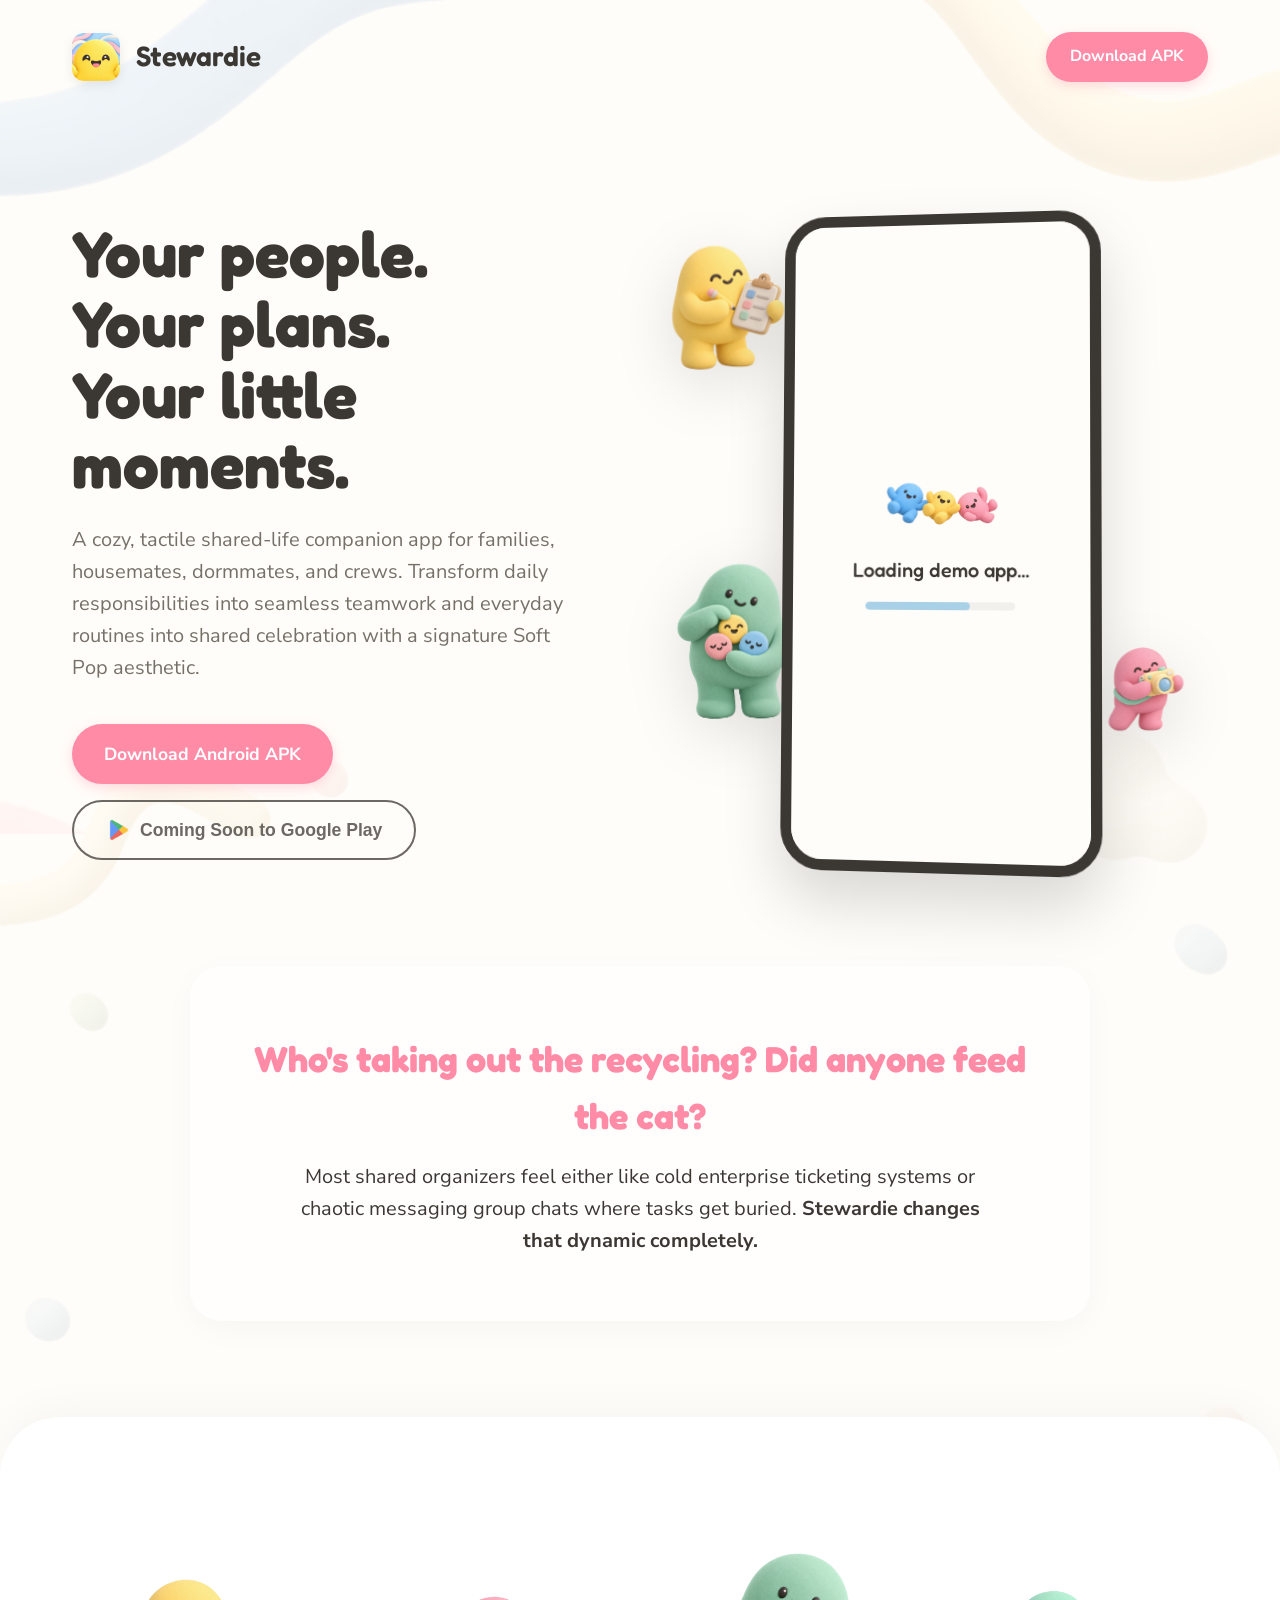
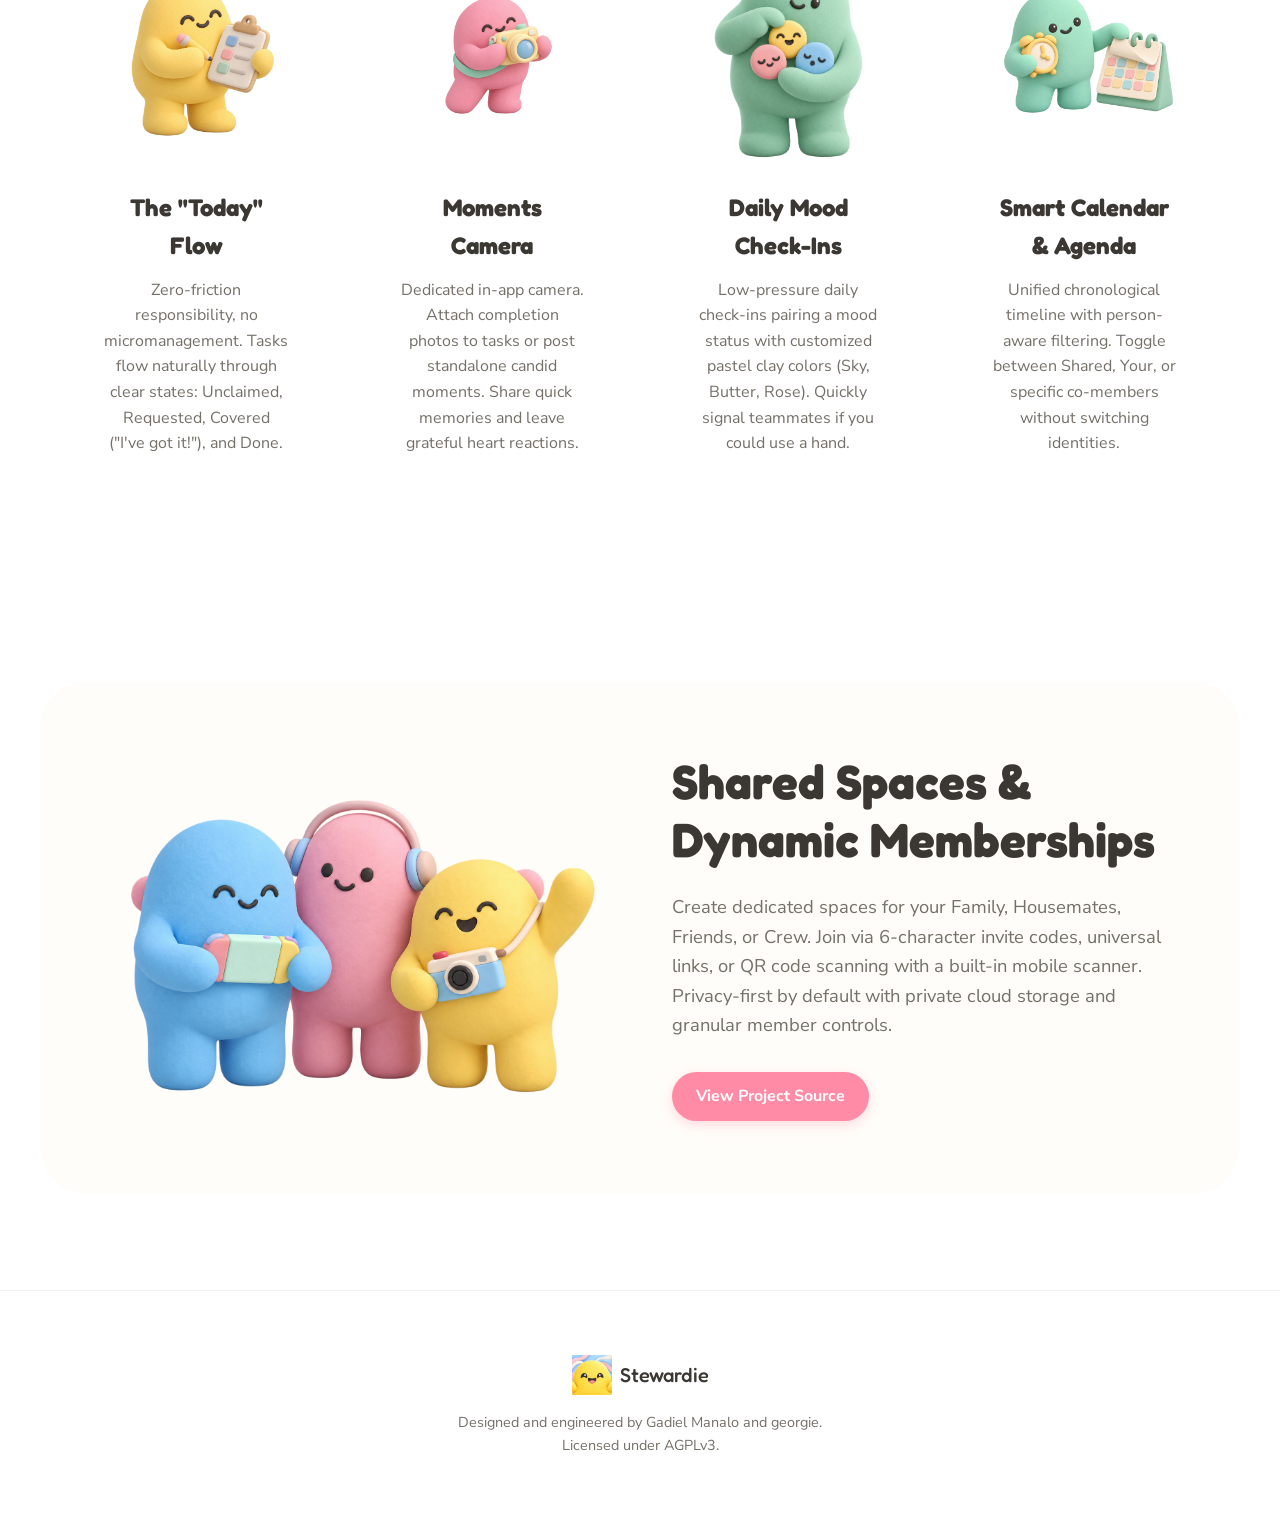
==== stewardie-website/index.html @ b5c016a5 "Add stewardie-website with landing page, assets, and interactive demo" ====
<!DOCTYPE html>
<html lang="en">

<head>
    <meta charset="UTF-8">
    <meta name="viewport" content="width=device-width, initial-scale=1.0">
    <title>Stewardie - Your people. Your plans. Your little moments.</title>
    <link
        href="https://fonts.googleapis.com/css2?family=Fredoka:wght@400;500;600&family=Nunito+Sans:wght@400;600;700&display=swap"
        rel="stylesheet">
    <link rel="stylesheet" href="style.css">
</head>

<body>
    <div class="bg-waves"></div>
    <div class="bg-motifs"></div>

    <header class="header">
        <div class="container">
            <div class="logo">
                <img src="assets/branding/stewardie-icon2.png" alt="Stewardie Logo">
                <span>Stewardie</span>
            </div>
            <a href="https://github.com/manalogadiel/stewardie/releases/latest" class="btn">Download APK</a>
        </div>
    </header>

    <main>
        <section class="hero" id="hero-section">
            <div class="container hero-content">
                <div class="hero-text">
                    <h1>Your people.<br>Your plans.<br>Your little moments.</h1>
                    <p>A cozy, tactile shared-life companion app for families, housemates, dormmates, and crews.
                        Transform daily responsibilities into seamless teamwork and everyday routines into shared
                        celebration with a signature Soft Pop aesthetic.</p>
                    <div class="cta-group">
                        <a href="https://github.com/manalogadiel/stewardie/releases/latest" class="btn btn-large"
                            target="_blank">Download Android APK</a>
                        <button class="btn btn-outline btn-large" disabled
                            style="opacity: 0.75; cursor: not-allowed; display: inline-flex; align-items: center; gap: 10px;">
                            <img src="assets/branding/google-play-store.png" alt="Google Play Store" width="24"
                                height="24" style="object-fit: contain; display: block;">
                            Coming Soon to Google Play
                        </button>
                    </div>
                </div>
                <!-- Interactive Phone Mockup -->
                <div class="hero-app-preview">
                    <div class="phone-mockup">
                        <div id="demo-loader" class="demo-loader">
                            <img src="assets/illustrations/moments-loader-trio.png" alt="Loading Mascot"
                                class="loader-mascot">
                            <p>Loading demo app...</p>
                            <div class="progress-bar-container">
                                <div class="progress-bar-fill" id="demo-progress-fill"></div>
                            </div>
                        </div>
                        <iframe src="app/index.html" frameborder="0" class="app-iframe"
                            allow="camera; microphone; geolocation"></iframe>
                    </div>

                    <!-- Floating elements responding to cursor -->
                    <img src="assets/illustrations/tour-task-helper.png" class="floating-element float-1" alt="Decor 1">
                    <img src="assets/illustrations/tour-moment-camera.png" class="floating-element float-2"
                        alt="Decor 2">
                    <img src="assets/illustrations/tour-mood-checkin.png" class="floating-element float-3"
                        alt="Decor 3">
                </div>
            </div>
        </section>

        <section class="pitch">
            <div class="container">
                <h2>Who's taking out the recycling? Did anyone feed the cat?</h2>
                <p>Most shared organizers feel either like cold enterprise ticketing systems or chaotic messaging group
                    chats where tasks get buried. <strong>Stewardie changes that dynamic completely.</strong></p>
            </div>
        </section>

        <section class="features">
            <div class="container">
                <div class="feature-item">
                    <div class="feature-img-wrapper">
                        <img src="assets/illustrations/tour-task-helper.png" alt="Today Flow">
                    </div>
                    <h3>The "Today" Flow</h3>
                    <p>Zero-friction responsibility, no micromanagement. Tasks flow naturally through clear states:
                        Unclaimed, Requested, Covered ("I've got it!"), and Done.</p>
                </div>
                <div class="feature-item">
                    <div class="feature-img-wrapper">
                        <img src="assets/illustrations/tour-moment-camera.png" alt="Moments">
                    </div>
                    <h3>Moments Camera</h3>
                    <p>Dedicated in-app camera. Attach completion photos to tasks or post standalone candid moments.
                        Share quick memories and leave grateful heart reactions.</p>
                </div>
                <div class="feature-item">
                    <div class="feature-img-wrapper">
                        <img src="assets/illustrations/tour-mood-checkin.png" alt="Moods">
                    </div>
                    <h3>Daily Mood Check-Ins</h3>
                    <p>Low-pressure daily check-ins pairing a mood status with customized pastel clay colors (Sky,
                        Butter, Rose). Quickly signal teammates if you could use a hand.</p>
                </div>
                <div class="feature-item">
                    <div class="feature-img-wrapper">
                        <img src="assets/illustrations/tour-calendar-planner.png" alt="Calendar">
                    </div>
                    <h3>Smart Calendar & Agenda</h3>
                    <p>Unified chronological timeline with person-aware filtering. Toggle between Shared, Your, or
                        specific co-members without switching identities.</p>
                </div>
            </div>
        </section>

        <section class="spaces">
            <div class="container spaces-content">
                <div class="spaces-image">
                    <img src="assets/illustrations/mascot-friends-cutout.png" alt="Friends Mascot">
                </div>
                <div class="spaces-text">
                    <h2>Shared Spaces & Dynamic Memberships</h2>
                    <p>Create dedicated spaces for your Family, Housemates, Friends, or Crew. Join via 6-character
                        invite codes, universal links, or QR code scanning with a built-in mobile scanner. Privacy-first
                        by default with private cloud storage and granular member controls.</p>
                    <a href="https://github.com/manalogadiel/stewardie" class="btn" target="_blank">View Project
                        Source</a>
                </div>
            </div>
        </section>
    </main>

    <footer>
        <div class="container">
            <div class="footer-content">
                <div class="footer-logo">
                    <img src="assets/branding/stewardie-icon.png" alt="Stewardie Icon" width="40">
                    <span>Stewardie</span>
                </div>
                <p>Designed and engineered by Gadiel Manalo and georgie.<br>Licensed under AGPLv3.</p>
            </div>
        </div>
    </footer>

    <script src="script.js"></script>
</body>

</html>
---- stewardie-website/style.css ----
:root {
    --bg-color: #FFFDF9; /* Soft cream background */
    --text-primary: #3B3833;
    --text-secondary: #757068;
    --accent-sky: #A8D1E7;
    --accent-butter: #F9E2AF;
    --accent-rose: #F4B8E4;
    --primary-button: #FF8BA7;
    --primary-button-hover: #FF7092;
}

* {
    margin: 0;
    padding: 0;
    box-sizing: border-box;
}

body {
    font-family: 'Nunito Sans', sans-serif;
    background-color: var(--bg-color);
    color: var(--text-primary);
    line-height: 1.6;
    overflow-x: hidden;
    position: relative;
}

/* Responsive Graphic Backgrounds */
.bg-waves {
    position: absolute;
    top: -5%;
    left: -5%;
    width: 110%;
    height: 110vh;
    background-image: url('assets/illustrations/background-soft-waves.png');
    background-size: cover;
    background-position: top center;
    background-repeat: no-repeat;
    opacity: 0.15;
    z-index: -2;
}

.bg-motifs {
    position: absolute;
    top: 20%;
    left: 0;
    width: 100%;
    height: 150vh;
    background-image: url('assets/illustrations/background-clay-motifs.png');
    background-size: contain;
    background-position: center;
    background-repeat: repeat-y;
    opacity: 0.1;
    z-index: -1;
    animation: drift 60s linear infinite;
}

@keyframes drift {
    from { background-position: 0 0; }
    to { background-position: 0 1000px; }
}

h1, h2, h3, .logo span {
    font-family: 'Fredoka', sans-serif;
}

.container {
    max-width: 1200px;
    margin: 0 auto;
    padding: 0 2rem;
    position: relative;
    z-index: 10;
}

.header {
    padding: 2rem 0;
}

.header .container {
    display: flex;
    justify-content: space-between;
    align-items: center;
}

.logo {
    display: flex;
    align-items: center;
    gap: 1rem;
    font-size: 1.75rem;
    font-weight: 600;
}

.logo img {
    width: 48px;
    height: 48px;
    border-radius: 12px;
    box-shadow: 0 4px 12px rgba(0,0,0,0.08);
}

.btn {
    display: inline-block;
    background-color: var(--primary-button);
    color: white;
    text-decoration: none;
    padding: 0.75rem 1.5rem;
    border-radius: 99px;
    font-weight: 700;
    transition: all 0.3s cubic-bezier(0.175, 0.885, 0.32, 1.275);
    box-shadow: 0 4px 12px rgba(255, 139, 167, 0.3);
}

.btn:hover {
    background-color: var(--primary-button-hover);
    transform: translateY(-3px) scale(1.02);
    box-shadow: 0 8px 20px rgba(255, 139, 167, 0.4);
}

.btn-large {
    padding: 1rem 2rem;
    font-size: 1.1rem;
}

.btn-outline {
    background-color: transparent;
    color: var(--text-primary);
    border: 2px solid var(--text-primary);
    box-shadow: none;
}

.btn-outline:hover {
    background-color: var(--text-primary);
    color: white;
    box-shadow: 0 8px 20px rgba(0,0,0,0.15);
}

.hero {
    padding: 6rem 0;
}

.hero-content {
    display: flex;
    align-items: center;
    gap: 4rem;
}

.hero-text {
    flex: 1;
}

.hero-text h1 {
    font-size: clamp(3rem, 5vw, 4.5rem);
    line-height: 1.1;
    margin-bottom: 1.5rem;
    color: var(--text-primary);
}

.hero-text p {
    font-size: 1.25rem;
    color: var(--text-secondary);
    margin-bottom: 2.5rem;
    max-width: 500px;
}

.cta-group {
    display: flex;
    gap: 1rem;
    flex-wrap: wrap;
}

/* Interactive Phone Mockup */
.hero-app-preview {
    flex: 1;
    display: flex;
    justify-content: center;
    position: relative;
    perspective: 1000px;
}

.phone-mockup {
    width: 320px;
    height: 660px;
    background: #ffffff;
    border-radius: 42px;
    border: 11px solid #3B3833;
    position: relative;
    box-shadow: 0 30px 60px rgba(0,0,0,0.15), inset 0 0 0 4px #e5e5e5;
    overflow: hidden;
    z-index: 10;
    transform: rotateY(-5deg) rotateX(2deg);
    transition: transform 0.5s cubic-bezier(0.175, 0.885, 0.32, 1.275);
}

.phone-mockup:hover {
    transform: rotateY(0deg) rotateX(0deg) translateY(-10px);
}

.phone-notch {
    position: absolute;
    top: 0;
    left: 50%;
    transform: translateX(-50%);
    width: 110px;
    height: 22px;
    background: #3B3833;
    border-bottom-left-radius: 14px;
    border-bottom-right-radius: 14px;
    z-index: 20;
}

.app-iframe {
    width: 100%;
    height: 100%;
    border: none;
    border-radius: 31px;
    background: #FFFDF9; /* fallback background */
}

/* Demo Loader */
.demo-loader {
    position: absolute;
    top: 0;
    left: 0;
    width: 100%;
    height: 100%;
    background-color: var(--bg-color);
    display: flex;
    flex-direction: column;
    align-items: center;
    justify-content: center;
    z-index: 15; /* Above iframe, below notch */
    transition: opacity 0.6s cubic-bezier(0.165, 0.84, 0.44, 1), visibility 0.6s;
    border-radius: 31px;
}

.demo-loader.hidden {
    opacity: 0;
    visibility: hidden;
    pointer-events: none;
}

.loader-mascot {
    width: 120px;
    height: auto;
    margin-bottom: 1.5rem;
    animation: gentle-bounce 2s infinite ease-in-out;
}

.demo-loader p {
    font-family: 'Fredoka', sans-serif;
    color: var(--text-primary);
    font-size: 1.25rem;
    font-weight: 500;
    margin-bottom: 0.5rem;
}

.progress-bar-container {
    width: 150px;
    height: 8px;
    background-color: rgba(0, 0, 0, 0.05);
    border-radius: 4px;
    overflow: hidden;
    margin-top: 8px;
}

.progress-bar-fill {
    width: 0%;
    height: 100%;
    background-color: var(--accent-sky);
    border-radius: 4px;
    transition: width 0.3s ease-out;
}

@keyframes gentle-bounce {
    0%, 100% { transform: translateY(0); }
    50% { transform: translateY(-10px); }
}

/* Floating Elements (Mascots around Phone Mockup) */
.floating-element {
    position: absolute;
    height: auto;
    filter: drop-shadow(0 15px 30px rgba(0,0,0,0.12));
    z-index: 5;
    user-select: none;
    -webkit-user-drag: none;
    pointer-events: auto;
    transition: opacity 0.3s ease;
}

/* Desktop default positioning: subtle overlap with phone bezel (~20px) so mascots peek out visibly */
.float-1 {
    top: 6%;
    left: calc(50% - 285px);
    right: auto;
    width: 145px;
}

.float-2 {
    bottom: 18%;
    left: calc(50% + 140px);
    right: auto;
    width: 130px;
}

.float-3 {
    top: 54%;
    left: calc(50% - 265px);
    right: auto;
    width: 125px;
}

.pitch {
    text-align: center;
    padding: 4rem 2rem;
    background: rgba(255, 255, 255, 0.6);
    backdrop-filter: blur(10px);
    border-radius: 2rem;
    max-width: 900px;
    margin: 0 auto 6rem;
    box-shadow: 0 8px 32px rgba(0,0,0,0.03);
}

.pitch h2 {
    font-size: 2.25rem;
    margin-bottom: 1rem;
    color: var(--primary-button);
}

.pitch p {
    font-size: 1.25rem;
    max-width: 700px;
    margin: 0 auto;
}

.features {
    padding: 6rem 0;
    background-color: white;
    border-top-left-radius: 60px;
    border-top-right-radius: 60px;
    box-shadow: 0 -10px 40px rgba(0,0,0,0.03);
}

.features .container {
    display: grid;
    grid-template-columns: repeat(auto-fit, minmax(220px, 1fr));
    gap: 3rem;
}

.feature-item {
    text-align: center;
    padding: 2rem;
    border-radius: 1.5rem;
    transition: transform 0.3s ease, background 0.3s ease;
}

.feature-item:hover {
    transform: translateY(-10px);
    background: var(--bg-color);
}

.feature-img-wrapper {
    height: 220px;
    display: flex;
    align-items: center;
    justify-content: center;
    margin-bottom: 1.5rem;
}

.feature-item img {
    max-width: 100%;
    max-height: 100%;
    object-fit: contain;
    transition: transform 0.3s ease;
}

.feature-item:hover img {
    transform: scale(1.05);
}

.feature-item h3 {
    font-size: 1.5rem;
    margin-bottom: 0.75rem;
}

.feature-item p {
    color: var(--text-secondary);
}

.spaces {
    padding: 6rem 0;
    background-color: white;
}

.spaces-content {
    display: flex;
    align-items: center;
    gap: 4rem;
    background: var(--bg-color);
    padding: 4rem;
    border-radius: 3rem;
}

.spaces-image {
    flex: 1;
}

.spaces-image img {
    max-width: 100%;
    animation: float 8s ease-in-out infinite reverse;
}

.spaces-text {
    flex: 1;
}

.spaces-text h2 {
    font-size: 3rem;
    margin-bottom: 1.5rem;
    line-height: 1.2;
}

.spaces-text p {
    font-size: 1.15rem;
    color: var(--text-secondary);
    margin-bottom: 2rem;
}

footer {
    text-align: center;
    padding: 4rem 0;
    background-color: white;
    color: var(--text-secondary);
    font-size: 0.9rem;
    border-top: 1px solid rgba(0,0,0,0.05);
}

.footer-content {
    display: flex;
    flex-direction: column;
    align-items: center;
    gap: 1rem;
}

.footer-logo {
    display: flex;
    align-items: center;
    gap: 0.5rem;
    font-family: 'Fredoka', sans-serif;
    font-size: 1.25rem;
    font-weight: 500;
    color: var(--text-primary);
}

/* Responsive adjustments */
@media (max-width: 1100px) {
    /* Slightly tighter mascot layout for laptops / medium desktops */
    .float-1 {
        top: 6%;
        left: calc(50% - 250px);
        width: 125px;
    }
    .float-2 {
        bottom: 18%;
        left: calc(50% + 125px);
        width: 115px;
    }
    .float-3 {
        top: 54%;
        left: calc(50% - 235px);
        width: 110px;
    }
}

@media (max-width: 900px) {
    .spaces-content {
        flex-direction: column;
        text-align: center;
        padding: 2rem;
    }
    .hero-content {
        flex-direction: column-reverse;
        text-align: center;
        gap: 2.5rem;
    }
    .hero-text p {
        margin: 0 auto 2.5rem;
    }
    .cta-group {
        justify-content: center;
    }
    .hero-text h1 {
        font-size: 3.25rem;
    }
    .hero-app-preview {
        padding: 1.5rem 0;
    }
    /* Mascots centered around phone device */
    .float-1 {
        top: 5%;
        left: calc(50% - 240px);
        width: 120px;
    }
    .float-2 {
        bottom: 16%;
        left: calc(50% + 120px);
        width: 110px;
    }
    .float-3 {
        top: 55%;
        left: calc(50% - 225px);
        width: 105px;
    }
}

@media (max-width: 768px) {
    .hero-content {
        gap: 2rem;
    }
    .hero-text h1 {
        font-size: 3rem;
    }
}

@media (max-width: 600px) {
    .float-1 {
        top: 4%;
        left: calc(50% - 210px);
        width: 100px;
    }
    .float-2 {
        bottom: 14%;
        left: calc(50% + 110px);
        width: 95px;
    }
    .float-3 {
        top: 54%;
        left: calc(50% - 200px);
        width: 90px;
    }
}

@media (max-width: 480px) {
    header .container {
        padding: 0 1rem;
    }
    header .btn {
        padding: 0.6rem 1rem;
        font-size: 0.9rem;
        white-space: nowrap; /* Prevent 2 lines */
    }
    .logo span {
        font-size: 1.5rem;
    }
    .logo img {
        width: 36px;
        height: 36px;
    }
    .logo {
        gap: 0.5rem;
    }

    /* Mobile app preview & mascots:
       Position mascots so they peek playfully around the phone corners/edges
       without being cut off by the mobile screen boundaries or covering the demo app */
    .hero-app-preview {
        padding: 3rem 0;
        margin: 0.5rem 0;
    }
    .phone-mockup {
        width: 300px;
        max-width: 85vw;
        height: 620px;
        max-height: 78vh;
        border-radius: 38px;
        border: 10px solid #3B3833;
        transform: none !important;
        box-shadow: 0 20px 40px rgba(0,0,0,0.12), inset 0 0 0 4px #e5e5e5;
    }
    .phone-mockup:hover {
        transform: none !important;
    }
    .app-iframe, .demo-loader {
        border-radius: 28px;
    }
    .phone-notch {
        width: 100px;
        height: 20px;
    }
    .float-1 {
        top: -24px;
        left: calc(50% - 130px);
        right: auto;
        width: 80px;
        z-index: 5;
    }
    .float-2 {
        bottom: -22px;
        right: calc(50% - 130px);
        left: auto;
        width: 80px;
        z-index: 5;
    }
    .float-3 {
        top: auto;
        bottom: -20px;
        left: calc(50% - 130px);
        right: auto;
        width: 75px;
        z-index: 5;
    }
}

@media (max-width: 360px) {
    .phone-mockup {
        width: 280px;
        max-width: 84vw;
        height: 580px;
    }
    .float-1 {
        top: -20px;
        left: calc(50% - 115px);
        width: 70px;
    }
    .float-2 {
        bottom: -18px;
        right: calc(50% - 115px);
        width: 70px;
    }
    .float-3 {
        bottom: -16px;
        left: calc(50% - 115px);
        width: 65px;
    }
}
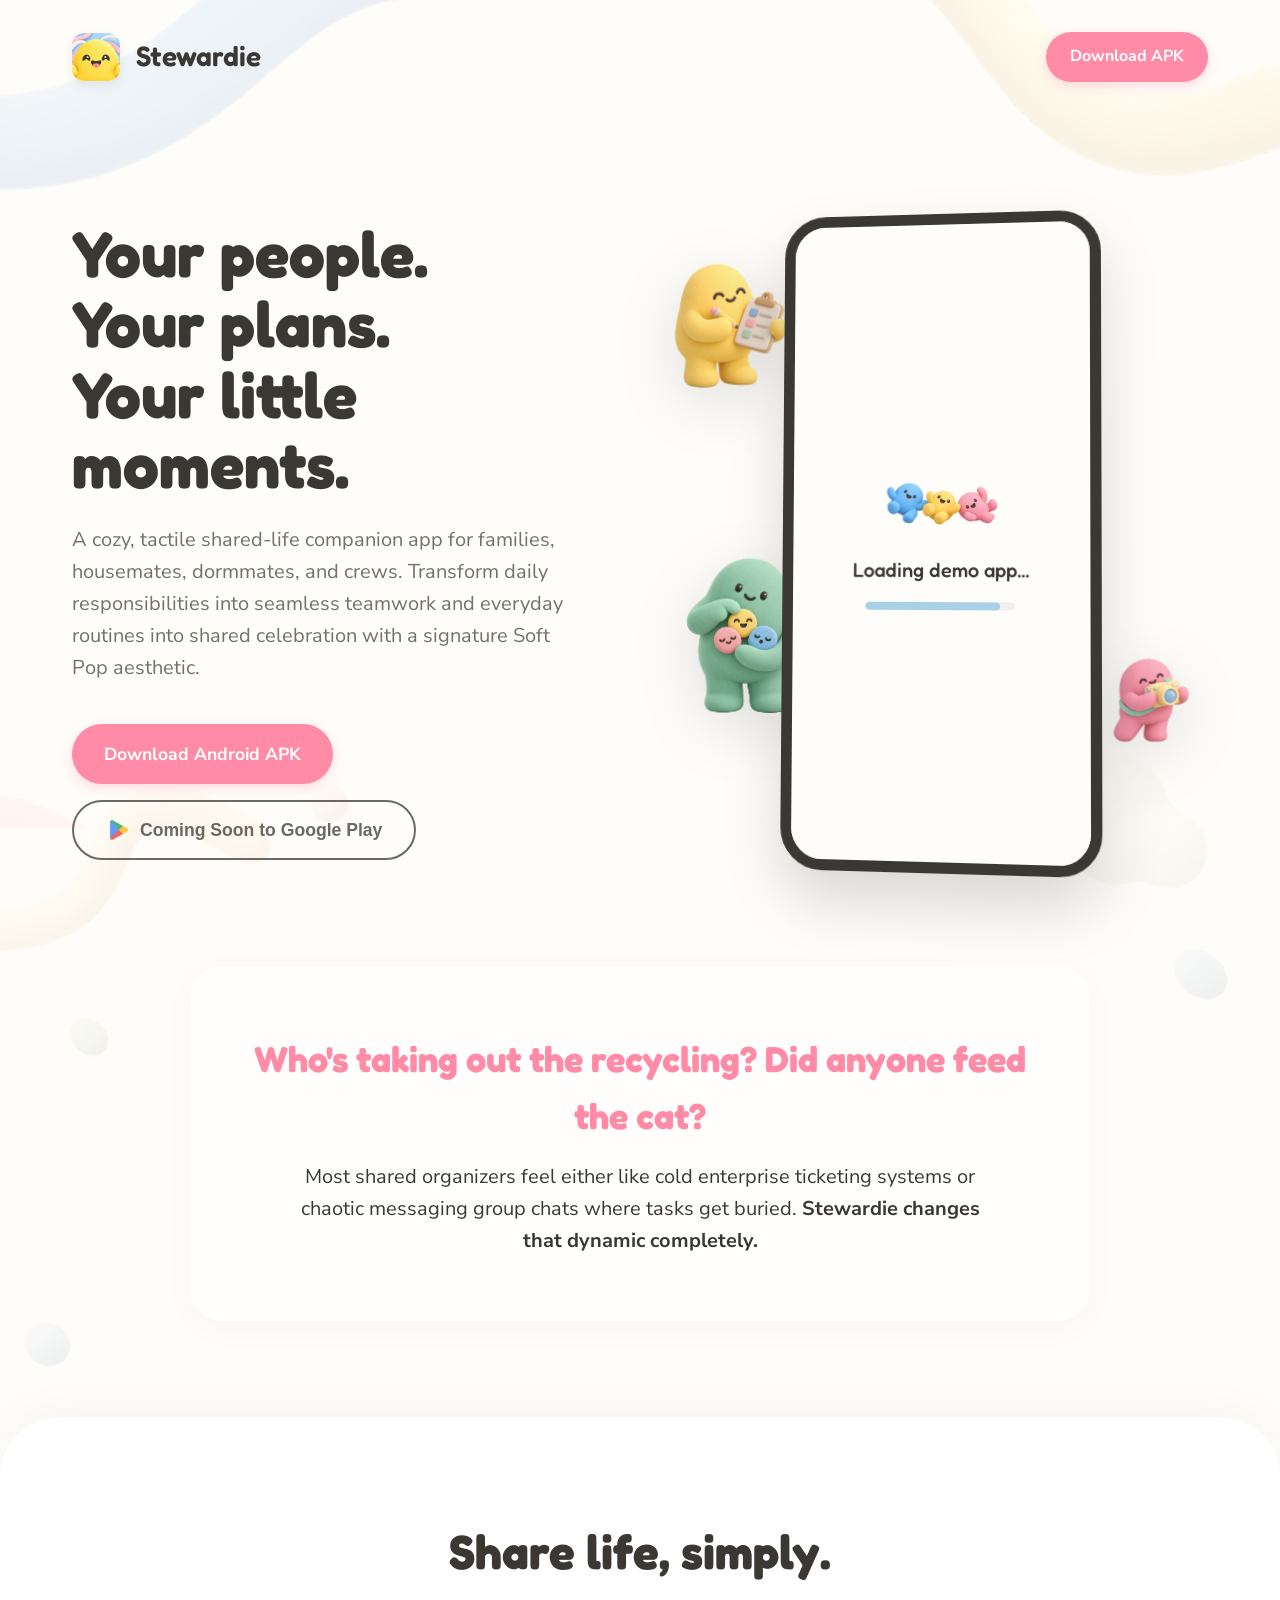
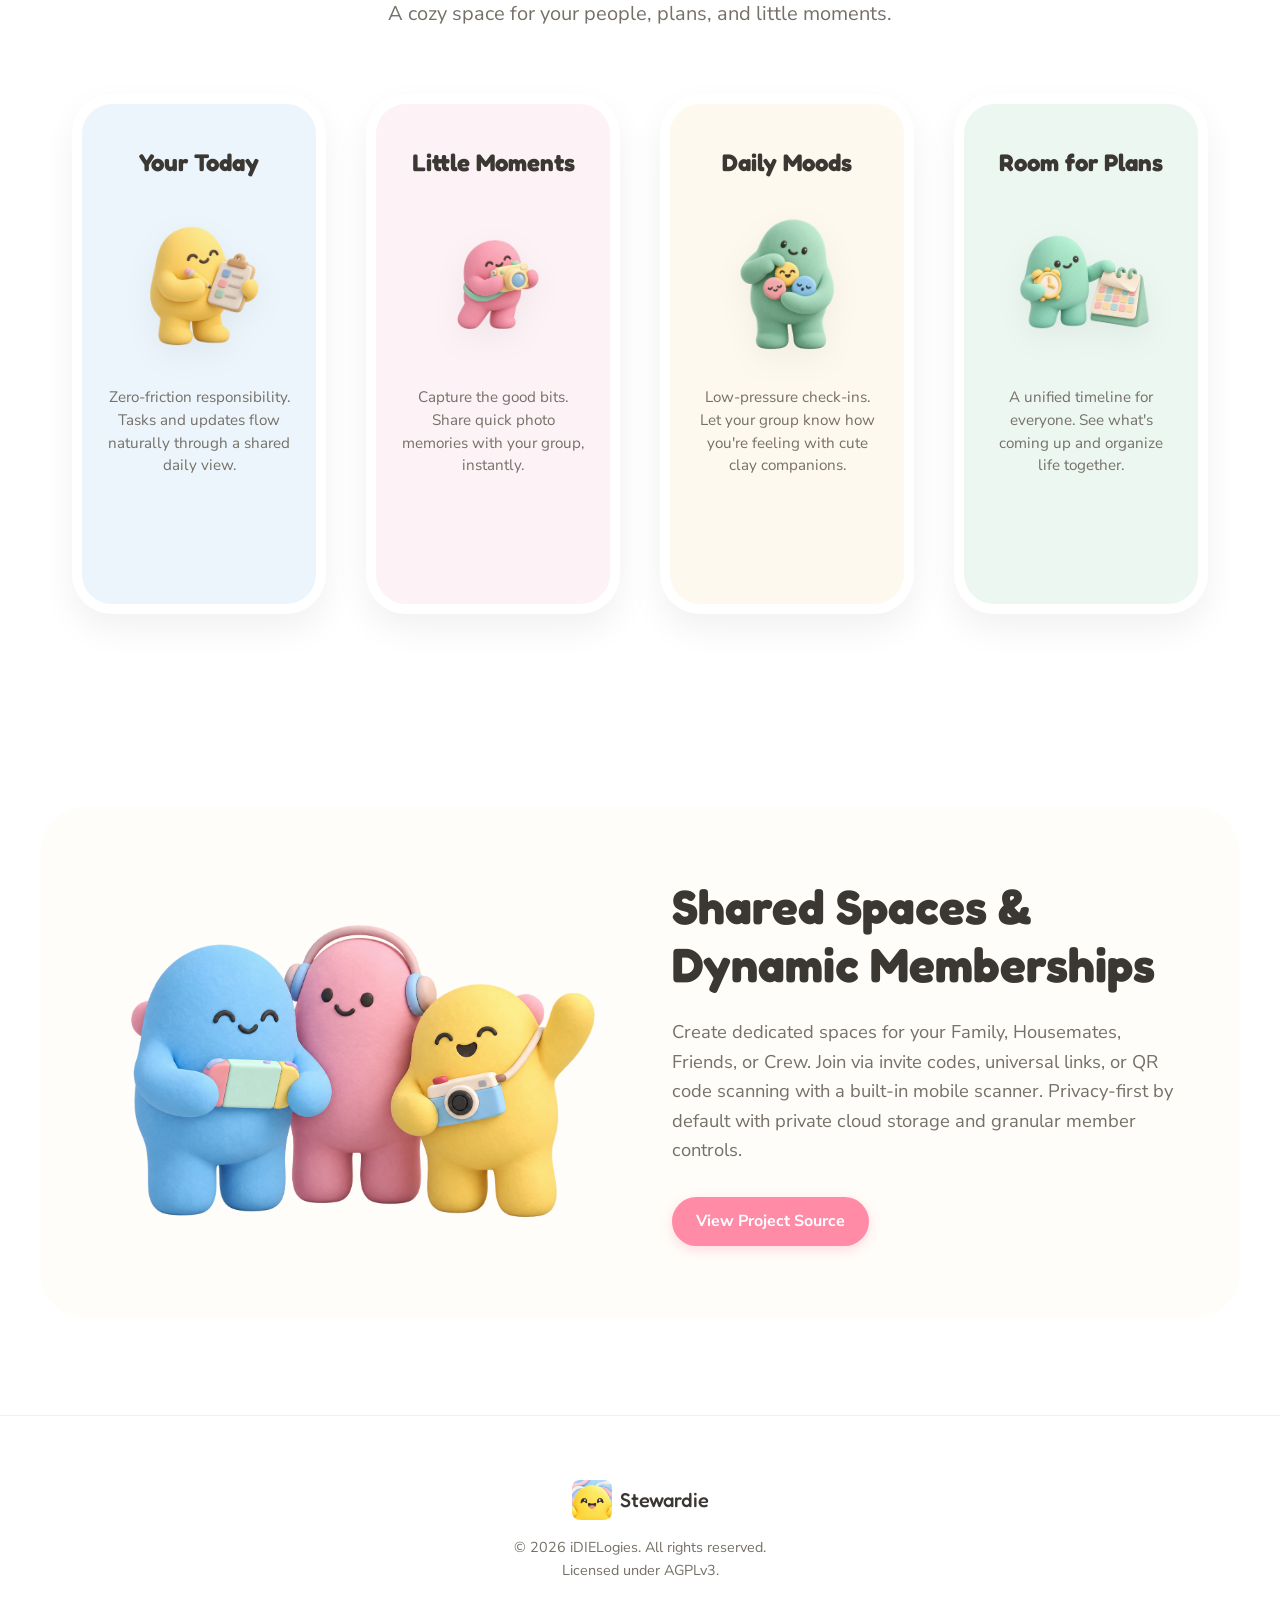
==== commit f0b3d3ed: "feat: add landing page website and assets for stewardie app" ====
--- a/stewardie-website/index.html
+++ b/stewardie-website/index.html
@@ -79,37 +79,58 @@
 
         <section class="features">
             <div class="container">
-                <div class="feature-item">
-                    <div class="feature-img-wrapper">
-                        <img src="assets/illustrations/tour-task-helper.png" alt="Today Flow">
+                <div class="features-header">
+                    <h2>Share life, simply.</h2>
+                    <p>A cozy space for your people, plans, and little moments.</p>
+                </div>
+                <div class="features-grid">
+                    <div class="phone-card bg-sky">
+                        <img src="assets/screenshots/today-flow-ui.png?v=2" alt="Today Flow UI" class="full-screen-ui">
+                        <div class="phone-content">
+                            <h3>Your Today</h3>
+                            <div class="mascot-wrapper">
+                                <img src="assets/illustrations/tour-task-helper.png" alt="Today Flow"
+                                    class="feature-mascot">
+                            </div>
+                            <p>Zero-friction responsibility. Tasks and updates flow naturally through a shared daily
+                                view.</p>
+                        </div>
                     </div>
-                    <h3>The "Today" Flow</h3>
-                    <p>Zero-friction responsibility, no micromanagement. Tasks flow naturally through clear states:
-                        Unclaimed, Requested, Covered ("I've got it!"), and Done.</p>
-                </div>
-                <div class="feature-item">
-                    <div class="feature-img-wrapper">
-                        <img src="assets/illustrations/tour-moment-camera.png" alt="Moments">
+                    <div class="phone-card bg-rose">
+                        <img src="assets/screenshots/moments-camera-ui.png?v=2" alt="Moments UI" class="full-screen-ui">
+                        <div class="phone-content">
+                            <h3>Little Moments</h3>
+                            <div class="mascot-wrapper">
+                                <img src="assets/illustrations/tour-moment-camera.png" alt="Moments"
+                                    class="feature-mascot">
+                            </div>
+                            <p>Capture the good bits. Share quick photo memories with your group, instantly.</p>
+                        </div>
                     </div>
-                    <h3>Moments Camera</h3>
-                    <p>Dedicated in-app camera. Attach completion photos to tasks or post standalone candid moments.
-                        Share quick memories and leave grateful heart reactions.</p>
-                </div>
-                <div class="feature-item">
-                    <div class="feature-img-wrapper">
-                        <img src="assets/illustrations/tour-mood-checkin.png" alt="Moods">
+                    <div class="phone-card bg-butter">
+                        <img src="assets/screenshots/mood-checkin-ui.png?v=2" alt="Moods UI" class="full-screen-ui">
+                        <div class="phone-content">
+                            <h3>Daily Moods</h3>
+                            <div class="mascot-wrapper">
+                                <img src="assets/illustrations/tour-mood-checkin.png" alt="Moods"
+                                    class="feature-mascot">
+                            </div>
+                            <p>Low-pressure check-ins. Let your group know how you're feeling with cute clay companions.
+                            </p>
+                        </div>
                     </div>
-                    <h3>Daily Mood Check-Ins</h3>
-                    <p>Low-pressure daily check-ins pairing a mood status with customized pastel clay colors (Sky,
-                        Butter, Rose). Quickly signal teammates if you could use a hand.</p>
-                </div>
-                <div class="feature-item">
-                    <div class="feature-img-wrapper">
-                        <img src="assets/illustrations/tour-calendar-planner.png" alt="Calendar">
+                    <div class="phone-card bg-mint">
+                        <img src="assets/screenshots/smart-calendar-ui.png?v=2" alt="Calendar UI"
+                            class="full-screen-ui">
+                        <div class="phone-content">
+                            <h3>Room for Plans</h3>
+                            <div class="mascot-wrapper">
+                                <img src="assets/illustrations/tour-calendar-planner.png" alt="Calendar"
+                                    class="feature-mascot">
+                            </div>
+                            <p>A unified timeline for everyone. See what's coming up and organize life together.</p>
+                        </div>
                     </div>
-                    <h3>Smart Calendar & Agenda</h3>
-                    <p>Unified chronological timeline with person-aware filtering. Toggle between Shared, Your, or
-                        specific co-members without switching identities.</p>
                 </div>
             </div>
         </section>
@@ -121,7 +142,7 @@
                 </div>
                 <div class="spaces-text">
                     <h2>Shared Spaces & Dynamic Memberships</h2>
-                    <p>Create dedicated spaces for your Family, Housemates, Friends, or Crew. Join via 6-character
+                    <p>Create dedicated spaces for your Family, Housemates, Friends, or Crew. Join via
                         invite codes, universal links, or QR code scanning with a built-in mobile scanner. Privacy-first
                         by default with private cloud storage and granular member controls.</p>
                     <a href="https://github.com/manalogadiel/stewardie" class="btn" target="_blank">View Project
@@ -135,10 +156,10 @@
         <div class="container">
             <div class="footer-content">
                 <div class="footer-logo">
-                    <img src="assets/branding/stewardie-icon.png" alt="Stewardie Icon" width="40">
+                    <img src="assets/branding/stewardie-icon2.png" alt="Stewardie Icon" width="40">
                     <span>Stewardie</span>
                 </div>
-                <p>Designed and engineered by Gadiel Manalo and georgie.<br>Licensed under AGPLv3.</p>
+                <p>© 2026 iDIELogies. All rights reserved.<br>Licensed under AGPLv3.</p>
             </div>
         </div>
     </footer>
--- a/stewardie-website/style.css
+++ b/stewardie-website/style.css
@@ -339,50 +339,122 @@
     box-shadow: 0 -10px 40px rgba(0,0,0,0.03);
 }
 
-.features .container {
+.features-header {
+    text-align: center;
+    margin-bottom: 4rem;
+}
+
+.features-header h2 {
+    font-size: 3rem;
+    margin-bottom: 0.5rem;
+    color: var(--text-primary);
+}
+
+.features-header p {
+    font-size: 1.25rem;
+    color: var(--text-secondary);
+}
+
+.features-grid {
     display: grid;
     grid-template-columns: repeat(auto-fit, minmax(220px, 1fr));
-    gap: 3rem;
-}
-
-.feature-item {
+    gap: 2.5rem;
+}
+
+.phone-card {
+    position: relative;
+    border-radius: 40px;
+    padding: 0; /* Padding moved to phone-content */
+    display: flex;
+    flex-direction: column;
+    box-shadow: 0 15px 35px rgba(0,0,0,0.06);
+    border: 10px solid #ffffff;
+    height: 520px; /* Taller height for a phone aspect ratio */
+    overflow: hidden; /* Clips the screenshot to the rounded phone frame */
+    transition: transform 0.3s ease, background-color 0.3s ease;
+}
+
+.phone-content {
+    position: relative;
+    z-index: 1;
+    padding: 2.5rem 1.5rem;
+    height: 100%;
+    display: flex;
+    flex-direction: column;
+    align-items: center;
     text-align: center;
-    padding: 2rem;
-    border-radius: 1.5rem;
-    transition: transform 0.3s ease, background 0.3s ease;
-}
-
-.feature-item:hover {
-    transform: translateY(-10px);
-    background: var(--bg-color);
-}
-
-.feature-img-wrapper {
-    height: 220px;
+    transition: opacity 0.3s ease;
+}
+
+.full-screen-ui {
+    position: absolute;
+    top: 0;
+    left: 0;
+    width: 100%;
+    height: 100%;
+    object-fit: cover;
+    object-position: top; /* Ensures the top of the app is always visible */
+    border-radius: 30px; /* Matches 40px outer radius minus 10px border */
+    opacity: 0;
+    z-index: 0;
+    transition: opacity 0.4s ease;
+}
+
+.phone-card:hover {
+    transform: translateY(-8px);
+}
+
+.phone-card:hover .phone-content {
+    opacity: 0;
+}
+
+.phone-card:hover .full-screen-ui {
+    opacity: 1;
+}
+
+.phone-card.bg-sky { background-color: #EBF5FB; }
+.phone-card.bg-rose { background-color: #FDF2F6; }
+.phone-card.bg-butter { background-color: #FEF9EF; }
+.phone-card.bg-mint { background-color: #EDF7F2; }
+
+/* Deepen background slightly on hover to blend nicely behind the UI if there are gaps */
+.phone-card.bg-sky:hover { background-color: #DFEDF7; }
+.phone-card.bg-rose:hover { background-color: #F8E3EC; }
+.phone-card.bg-butter:hover { background-color: #F8EFDE; }
+.phone-card.bg-mint:hover { background-color: #E2F2E9; }
+
+.phone-card h3 {
+    font-size: 1.5rem;
+    margin-bottom: 0.5rem;
+    color: var(--text-primary);
+}
+
+.phone-card p {
+    color: var(--text-secondary);
+    font-size: 0.95rem;
+    line-height: 1.5;
+}
+
+.mascot-wrapper {
+    position: relative;
+    width: 140px;
+    height: 140px;
+    margin: 1.5rem 0 2rem;
     display: flex;
     align-items: center;
     justify-content: center;
-    margin-bottom: 1.5rem;
-}
-
-.feature-item img {
-    max-width: 100%;
-    max-height: 100%;
+}
+
+.feature-mascot {
+    width: 100%;
+    height: 100%;
     object-fit: contain;
+    filter: drop-shadow(0 10px 15px rgba(0,0,0,0.05));
     transition: transform 0.3s ease;
 }
 
-.feature-item:hover img {
+.phone-card:hover .feature-mascot {
     transform: scale(1.05);
-}
-
-.feature-item h3 {
-    font-size: 1.5rem;
-    margin-bottom: 0.75rem;
-}
-
-.feature-item p {
-    color: var(--text-secondary);
 }
 
 .spaces {
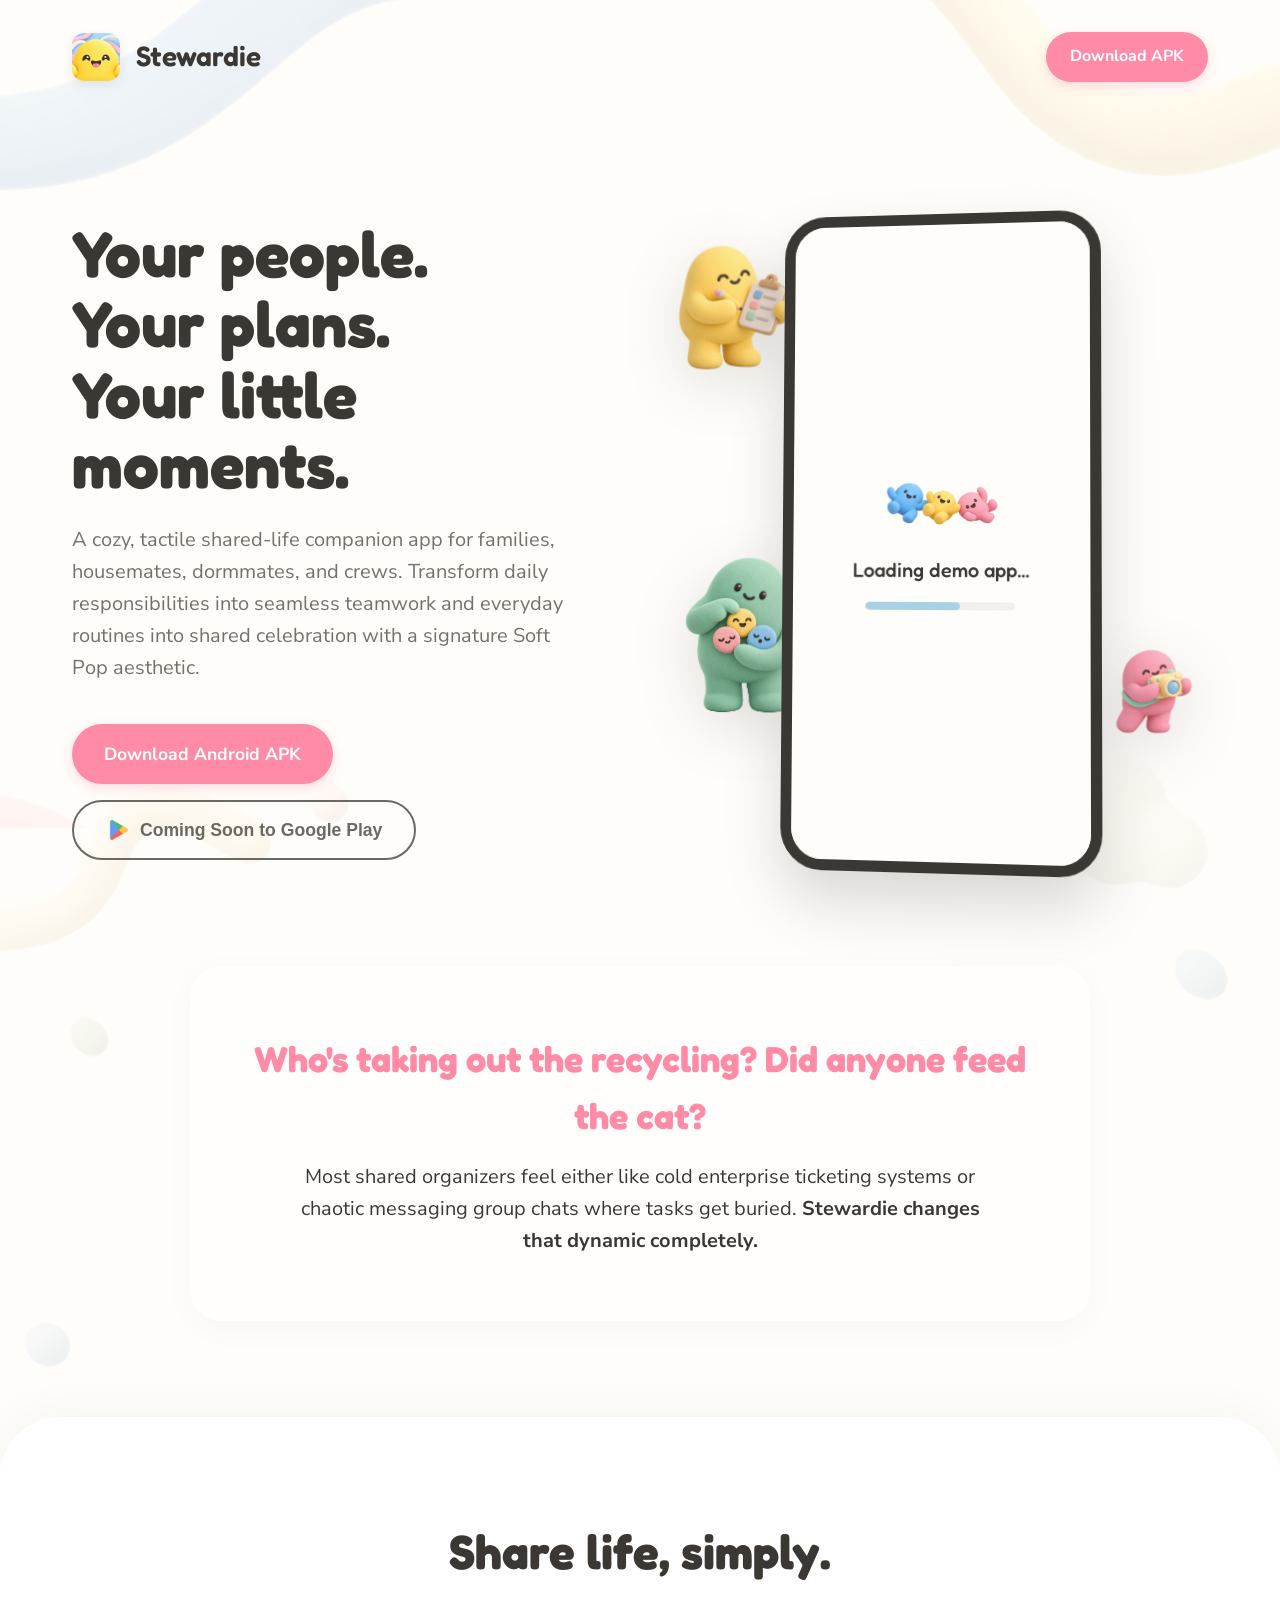
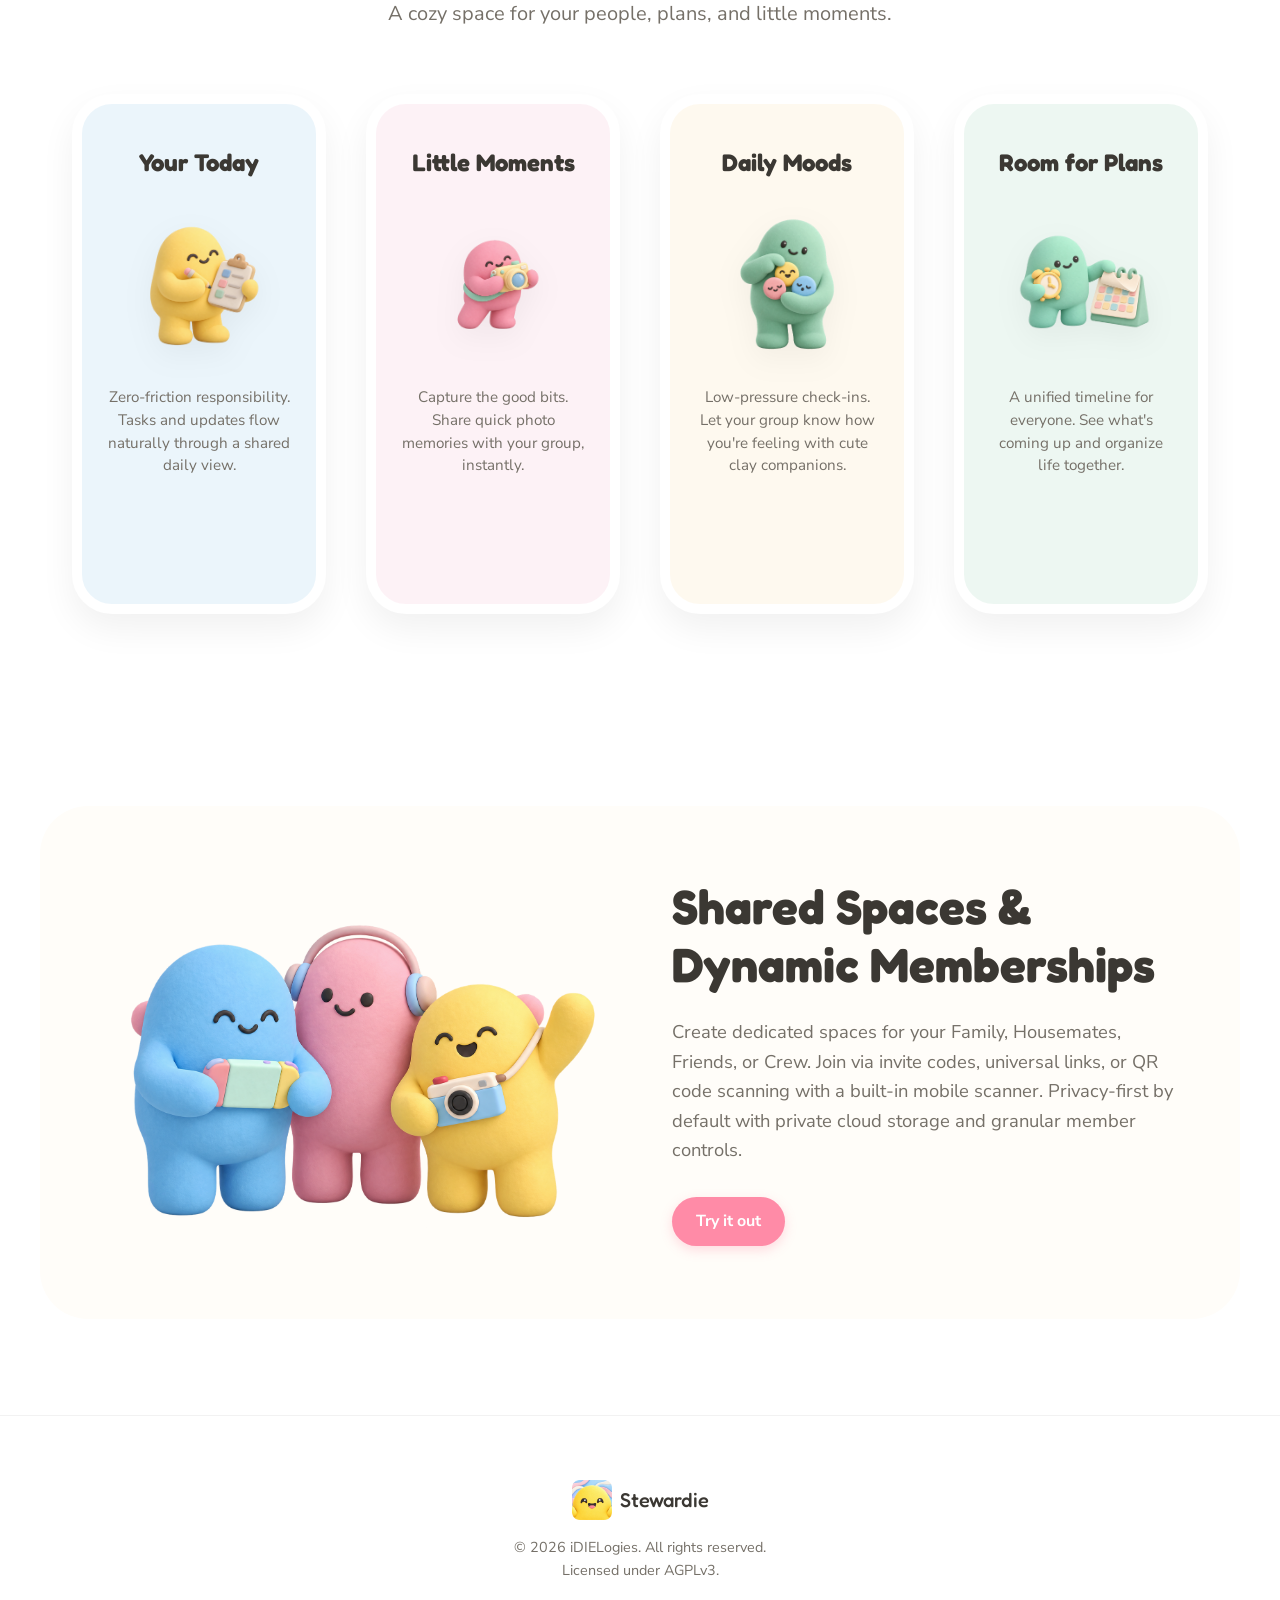
==== commit 78bec883: "feat: add landing page HTML, JavaScript, and CSS files for Stewardie website" ====
--- a/stewardie-website/index.html
+++ b/stewardie-website/index.html
@@ -145,8 +145,7 @@
                     <p>Create dedicated spaces for your Family, Housemates, Friends, or Crew. Join via
                         invite codes, universal links, or QR code scanning with a built-in mobile scanner. Privacy-first
                         by default with private cloud storage and granular member controls.</p>
-                    <a href="https://github.com/manalogadiel/stewardie" class="btn" target="_blank">View Project
-                        Source</a>
+                    <a href="#hero-section" class="btn">Try it out</a>
                 </div>
             </div>
         </section>
@@ -164,7 +163,7 @@
         </div>
     </footer>
 
-    <script src="script.js"></script>
+    <script src="script.js?v=2"></script>
 </body>
 
 </html>
--- a/stewardie-website/style.css
+++ b/stewardie-website/style.css
@@ -14,6 +14,8 @@
     padding: 0;
     box-sizing: border-box;
 }
+
+
 
 body {
     font-family: 'Nunito Sans', sans-serif;
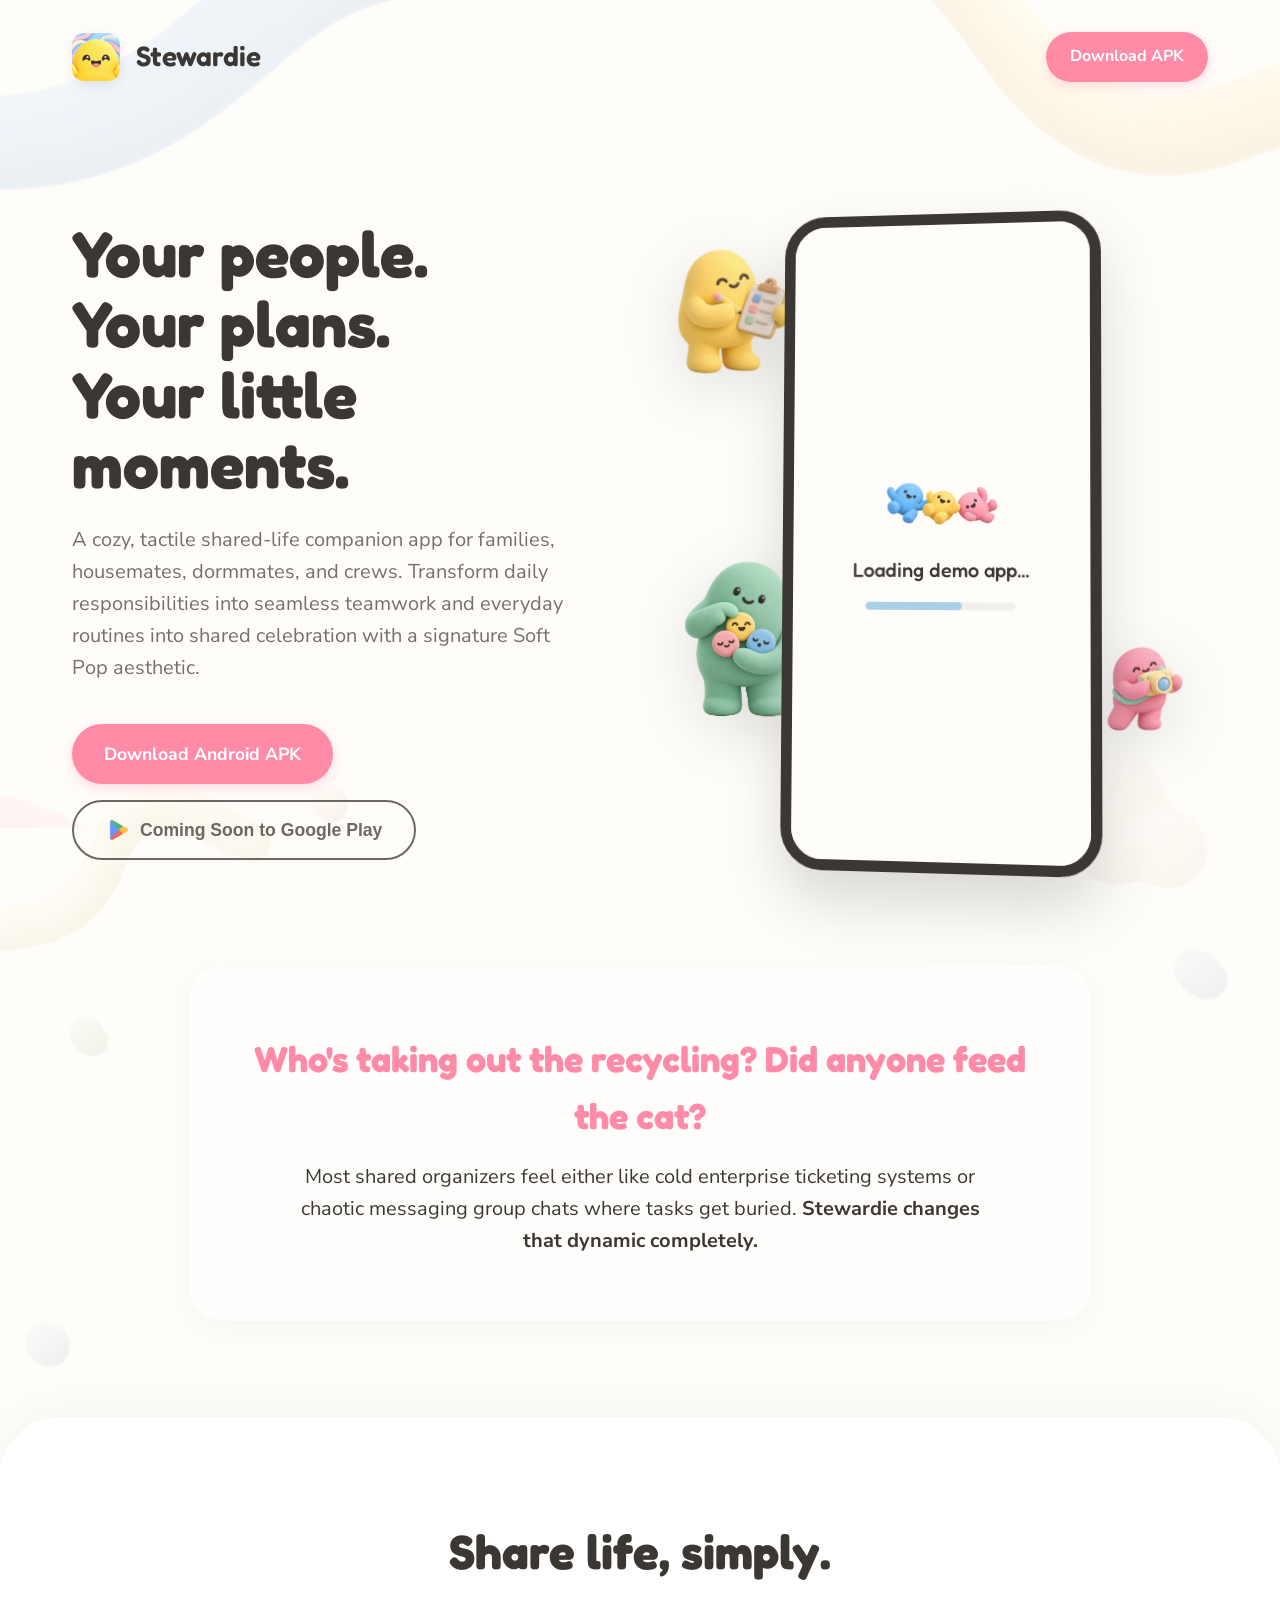
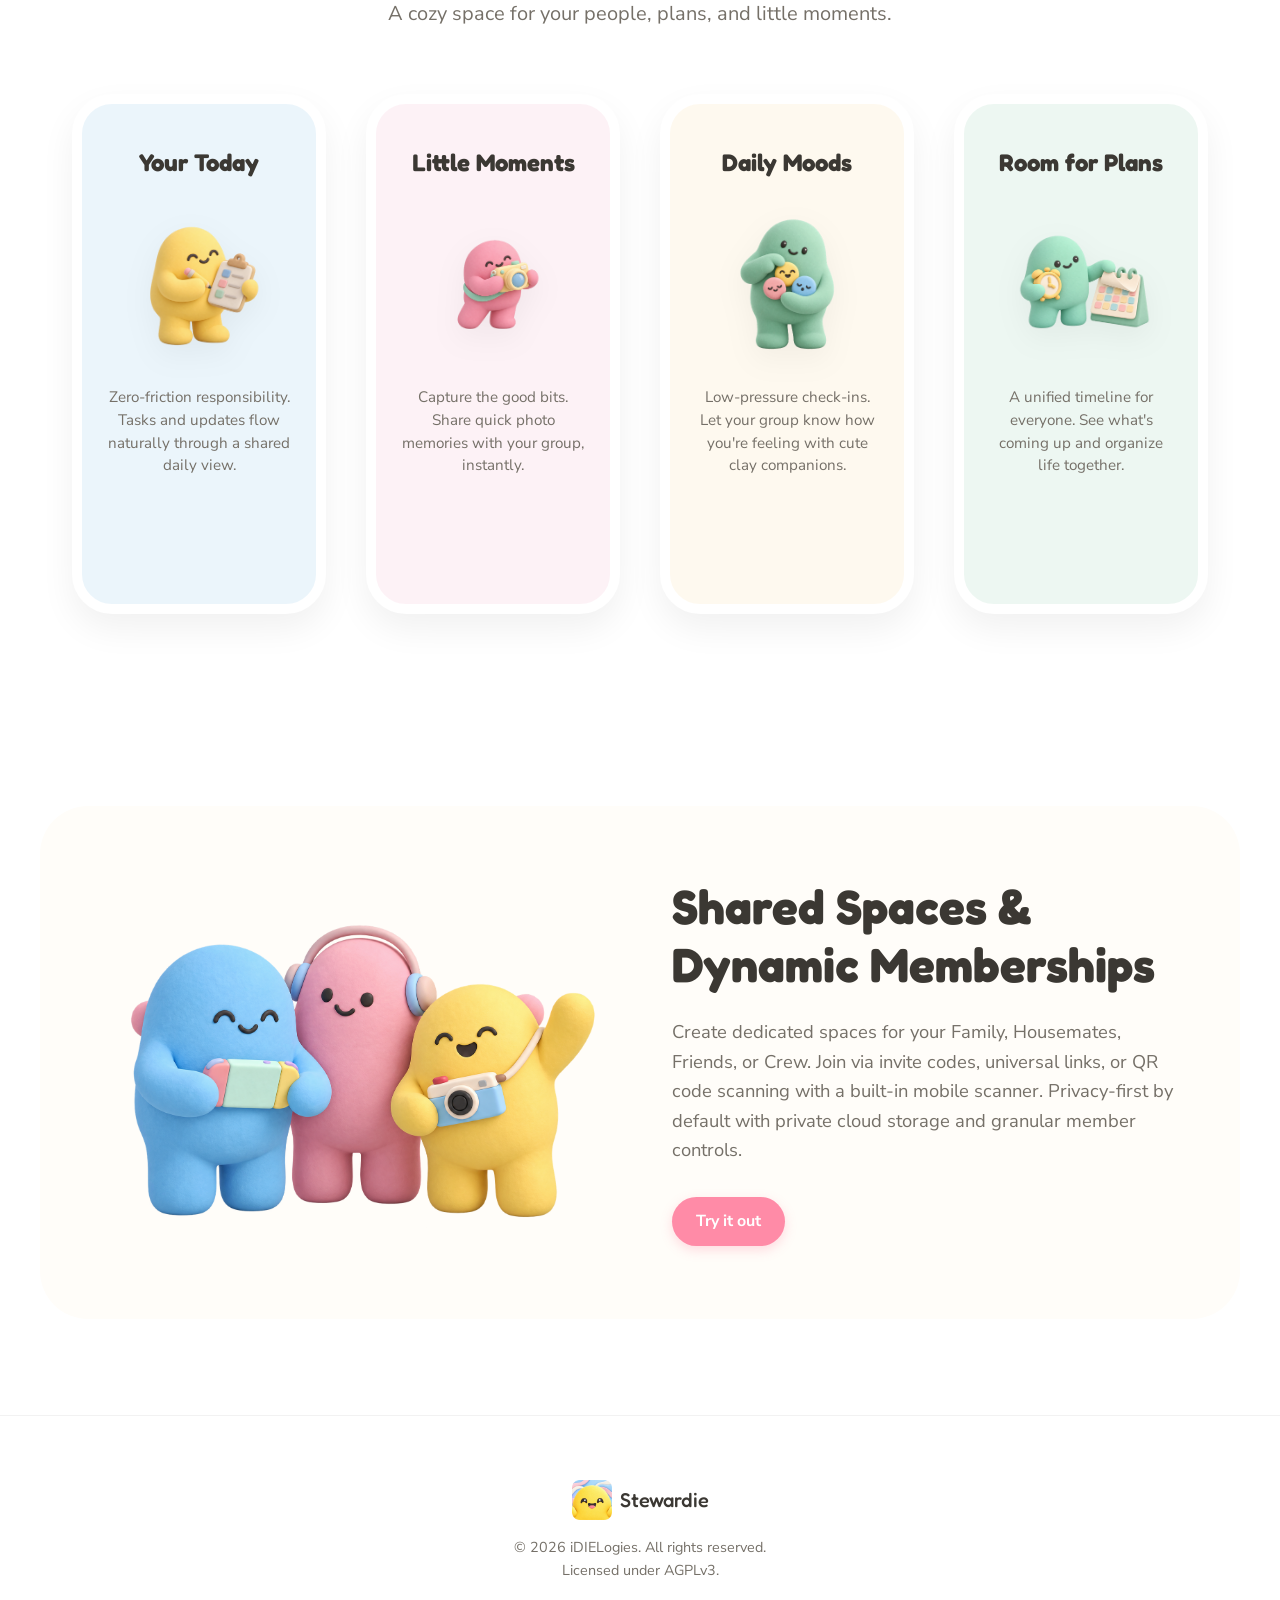
==== commit 47b2bd46: "feat: add landing page index.html with interactive preview and features section" ====
--- a/stewardie-website/index.html
+++ b/stewardie-website/index.html
@@ -5,6 +5,7 @@
     <meta charset="UTF-8">
     <meta name="viewport" content="width=device-width, initial-scale=1.0">
     <title>Stewardie - Your people. Your plans. Your little moments.</title>
+    <link rel="icon" type="image/png" href="assets/branding/stewardie-icon2.png">
     <link
         href="https://fonts.googleapis.com/css2?family=Fredoka:wght@400;500;600&family=Nunito+Sans:wght@400;600;700&display=swap"
         rel="stylesheet">
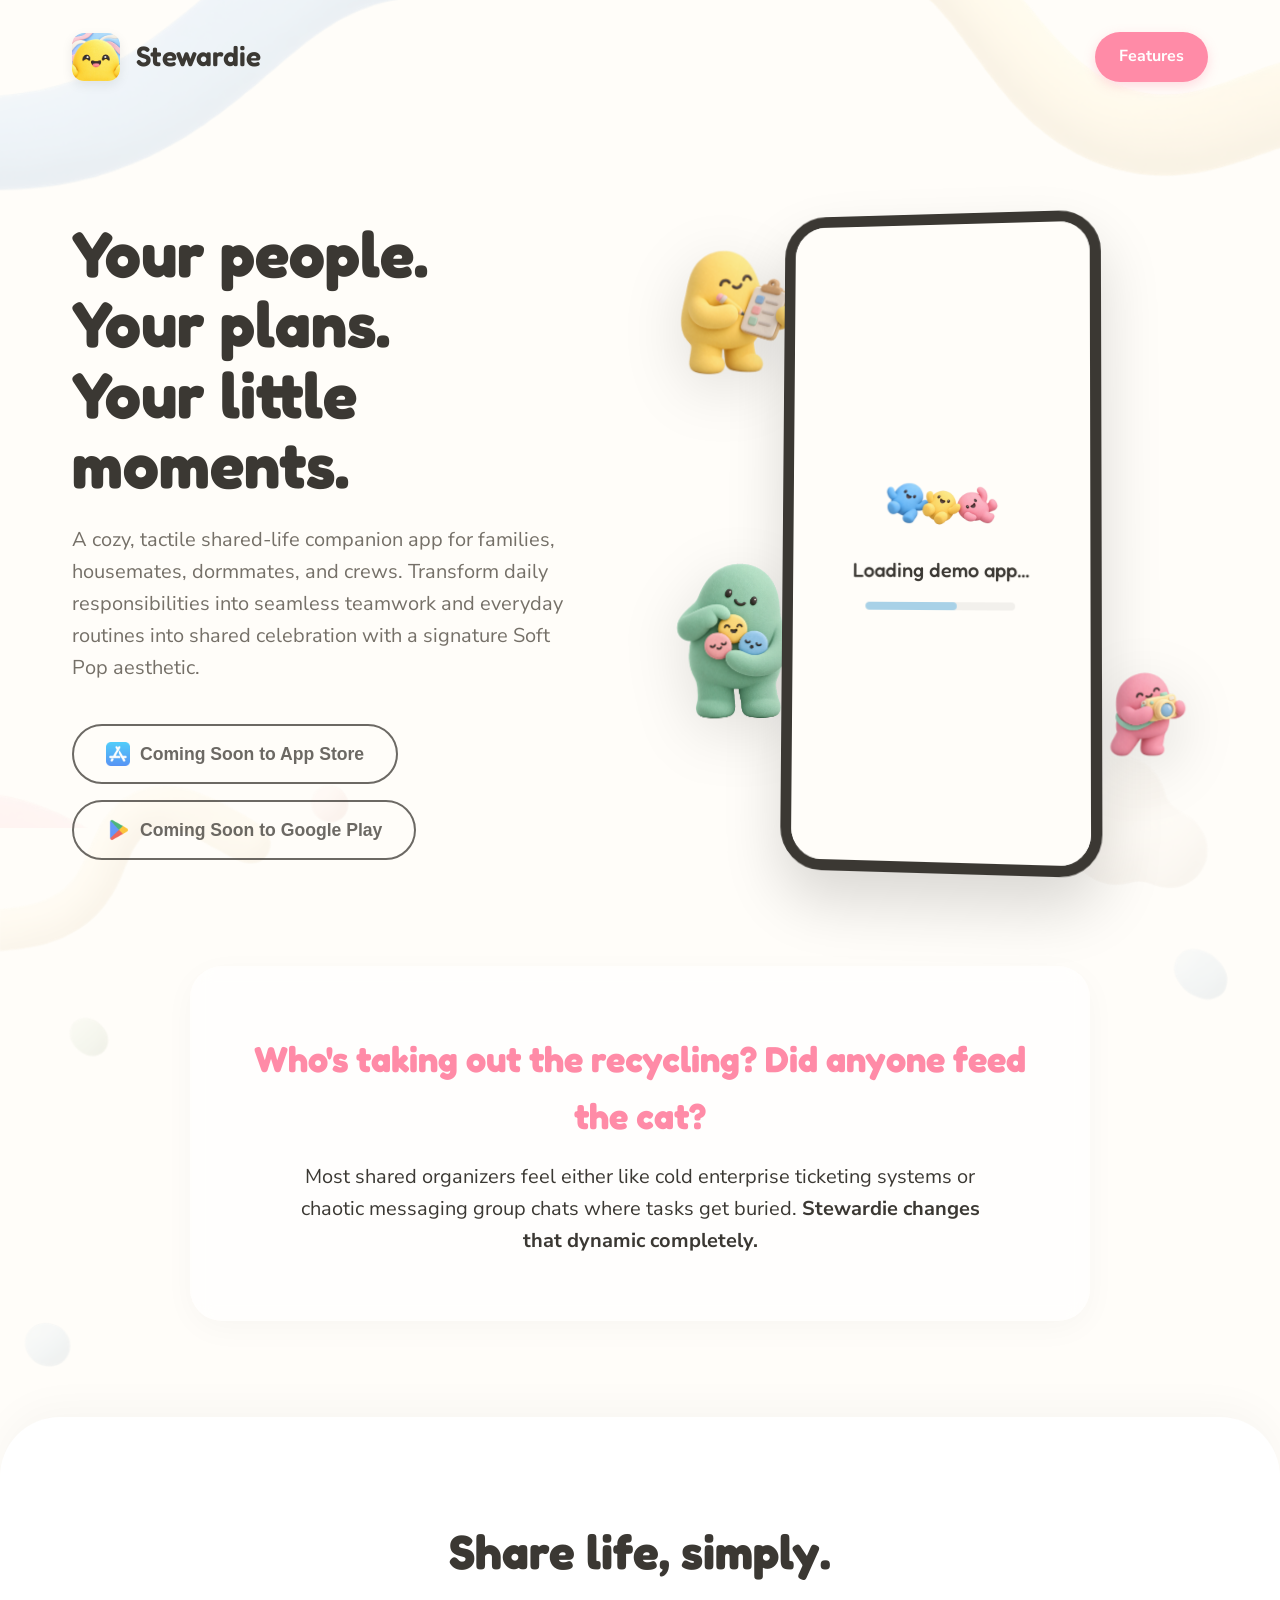
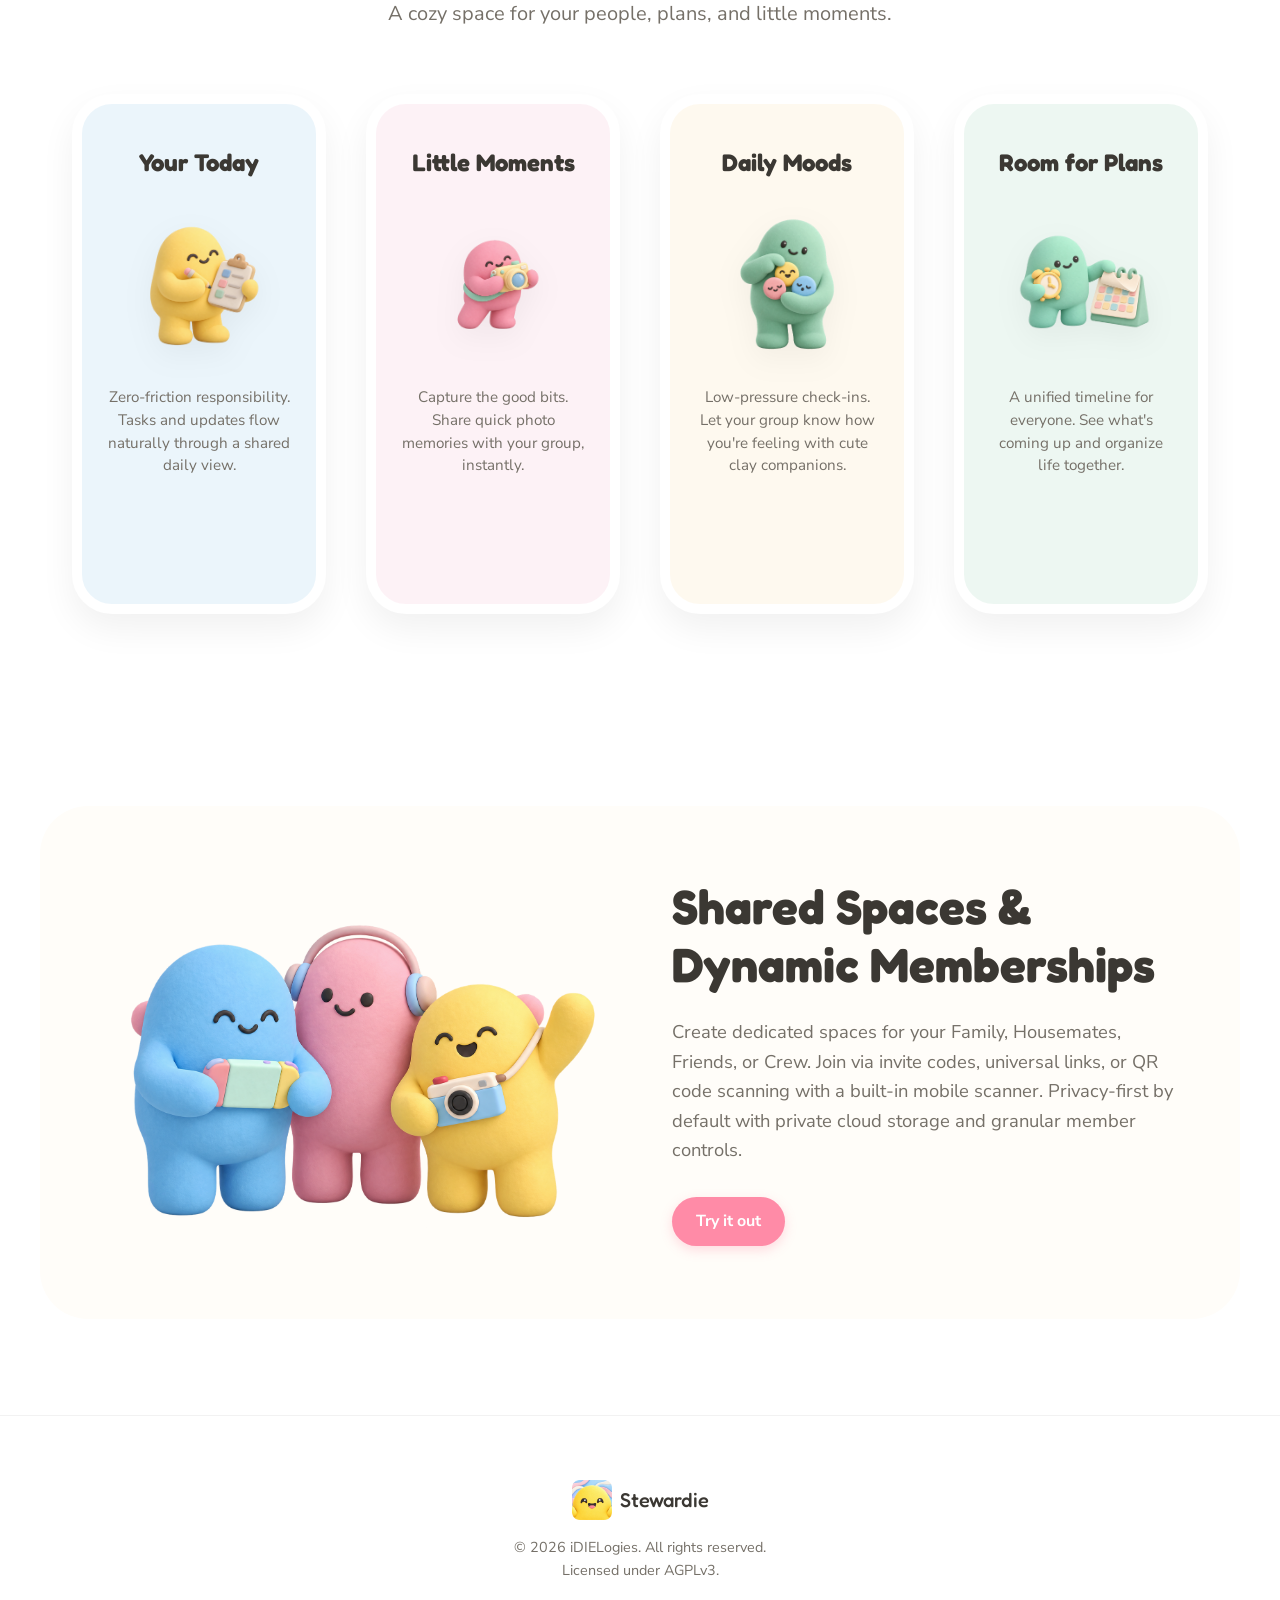
==== commit 61f9a340: "feat: add landing page and app store branding asset for stewardie website" ====
--- a/stewardie-website/index.html
+++ b/stewardie-website/index.html
@@ -22,7 +22,7 @@
                 <img src="assets/branding/stewardie-icon2.png" alt="Stewardie Logo">
                 <span>Stewardie</span>
             </div>
-            <a href="https://github.com/manalogadiel/stewardie/releases/latest" class="btn">Download APK</a>
+            <a href="#features" class="btn">Features</a>
         </div>
     </header>
 
@@ -35,8 +35,12 @@
                         Transform daily responsibilities into seamless teamwork and everyday routines into shared
                         celebration with a signature Soft Pop aesthetic.</p>
                     <div class="cta-group">
-                        <a href="https://github.com/manalogadiel/stewardie/releases/latest" class="btn btn-large"
-                            target="_blank">Download Android APK</a>
+                        <button class="btn btn-outline btn-large" disabled
+                            style="opacity: 0.75; cursor: not-allowed; display: inline-flex; align-items: center; gap: 10px;">
+                            <img src="assets/branding/app-store.png" alt="App Store" width="24" height="24"
+                                style="object-fit: contain; display: block;">
+                            Coming Soon to App Store
+                        </button>
                         <button class="btn btn-outline btn-large" disabled
                             style="opacity: 0.75; cursor: not-allowed; display: inline-flex; align-items: center; gap: 10px;">
                             <img src="assets/branding/google-play-store.png" alt="Google Play Store" width="24"
@@ -78,7 +82,7 @@
             </div>
         </section>
 
-        <section class="features">
+        <section class="features" id="features">
             <div class="container">
                 <div class="features-header">
                     <h2>Share life, simply.</h2>
